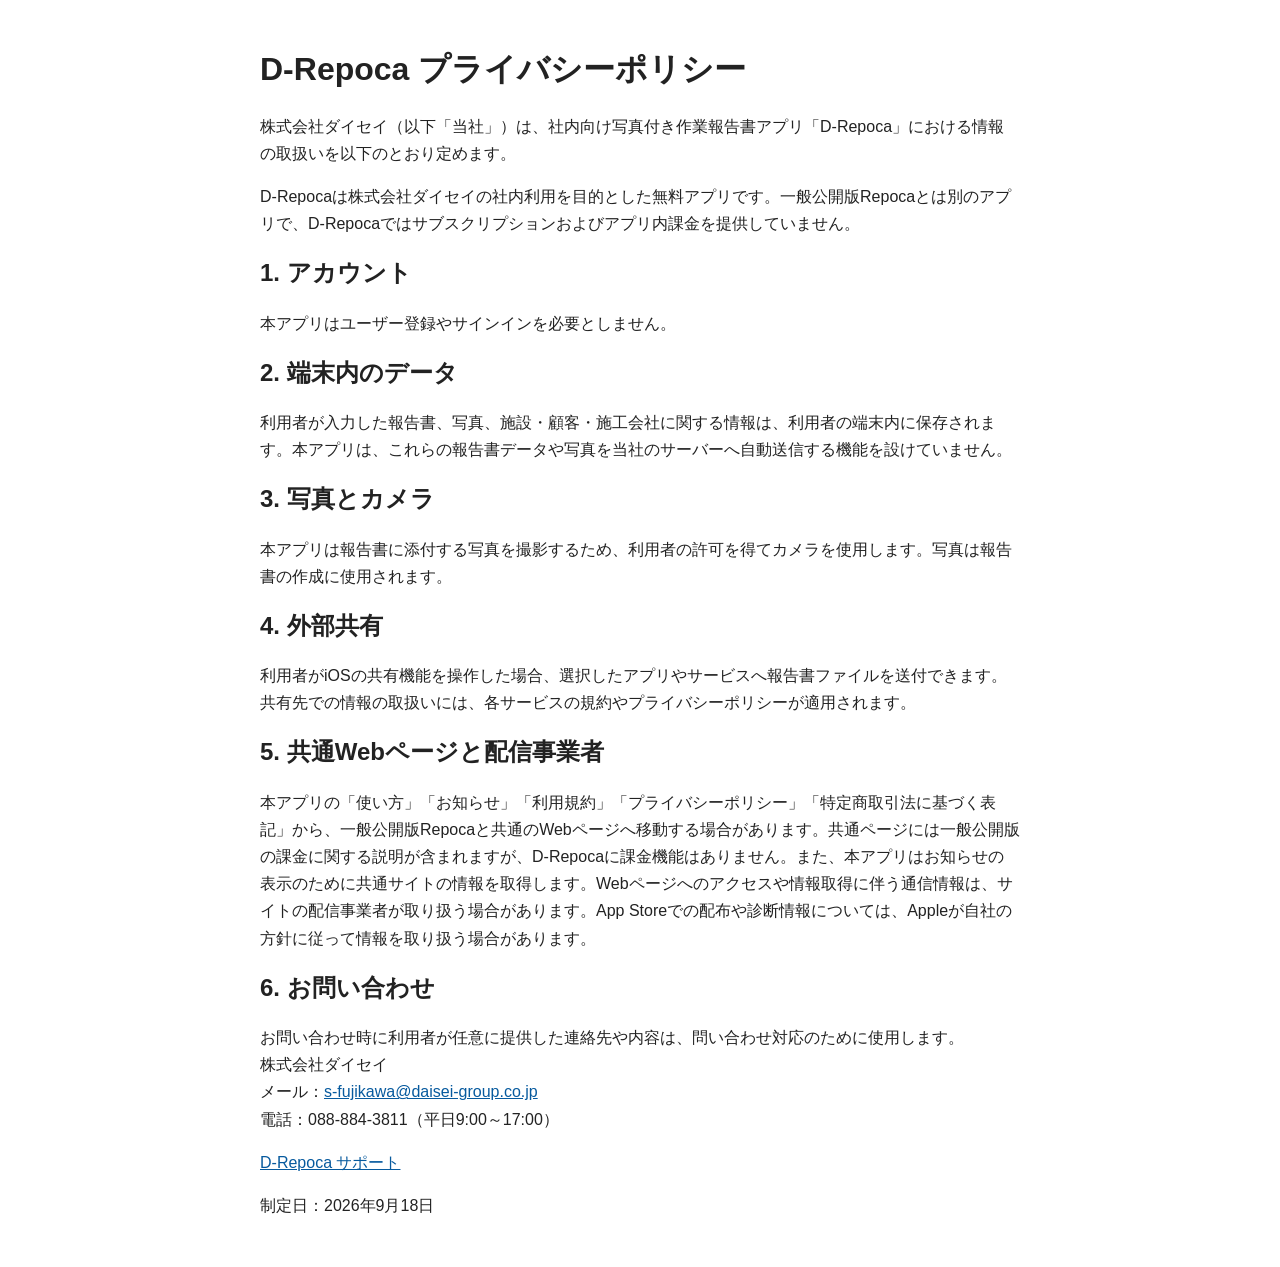
==== d-repoca-privacy.html @ 4b7b7aff "Add D-Repoca support and privacy pages" ====
<!doctype html>
<html lang="ja"><head><meta charset="utf-8"><meta name="viewport" content="width=device-width,initial-scale=1"><title>D-Repoca プライバシーポリシー</title><style>body{font-family:-apple-system,BlinkMacSystemFont,"Hiragino Kaku Gothic ProN",Meiryo,sans-serif;line-height:1.7;max-width:760px;margin:3rem auto;padding:0 1.2rem;color:#222}h1,h2{line-height:1.35}a{color:#075a9e}</style></head><body>
<h1>D-Repoca プライバシーポリシー</h1>
<p>株式会社ダイセイ（以下「当社」）は、社内向け写真付き作業報告書アプリ「D-Repoca」における情報の取扱いを以下のとおり定めます。</p>
<p>D-Repocaは株式会社ダイセイの社内利用を目的とした無料アプリです。一般公開版Repocaとは別のアプリで、D-Repocaではサブスクリプションおよびアプリ内課金を提供していません。</p>
<h2>1. アカウント</h2><p>本アプリはユーザー登録やサインインを必要としません。</p>
<h2>2. 端末内のデータ</h2><p>利用者が入力した報告書、写真、施設・顧客・施工会社に関する情報は、利用者の端末内に保存されます。本アプリは、これらの報告書データや写真を当社のサーバーへ自動送信する機能を設けていません。</p>
<h2>3. 写真とカメラ</h2><p>本アプリは報告書に添付する写真を撮影するため、利用者の許可を得てカメラを使用します。写真は報告書の作成に使用されます。</p>
<h2>4. 外部共有</h2><p>利用者がiOSの共有機能を操作した場合、選択したアプリやサービスへ報告書ファイルを送付できます。共有先での情報の取扱いには、各サービスの規約やプライバシーポリシーが適用されます。</p>
<h2>5. 共通Webページと配信事業者</h2><p>本アプリの「使い方」「お知らせ」「利用規約」「プライバシーポリシー」「特定商取引法に基づく表記」から、一般公開版Repocaと共通のWebページへ移動する場合があります。共通ページには一般公開版の課金に関する説明が含まれますが、D-Repocaに課金機能はありません。また、本アプリはお知らせの表示のために共通サイトの情報を取得します。Webページへのアクセスや情報取得に伴う通信情報は、サイトの配信事業者が取り扱う場合があります。App Storeでの配布や診断情報については、Appleが自社の方針に従って情報を取り扱う場合があります。</p>
<h2>6. お問い合わせ</h2><p>お問い合わせ時に利用者が任意に提供した連絡先や内容は、問い合わせ対応のために使用します。<br>株式会社ダイセイ<br>メール：<a href="mailto:s-fujikawa@daisei-group.co.jp">s-fujikawa@daisei-group.co.jp</a><br>電話：088-884-3811（平日9:00～17:00）</p>
<p><a href="https://marutatech.github.io/repoca-support/d-repoca-support.html">D-Repoca サポート</a></p>
<p>制定日：2026年9月18日</p>
</body></html>
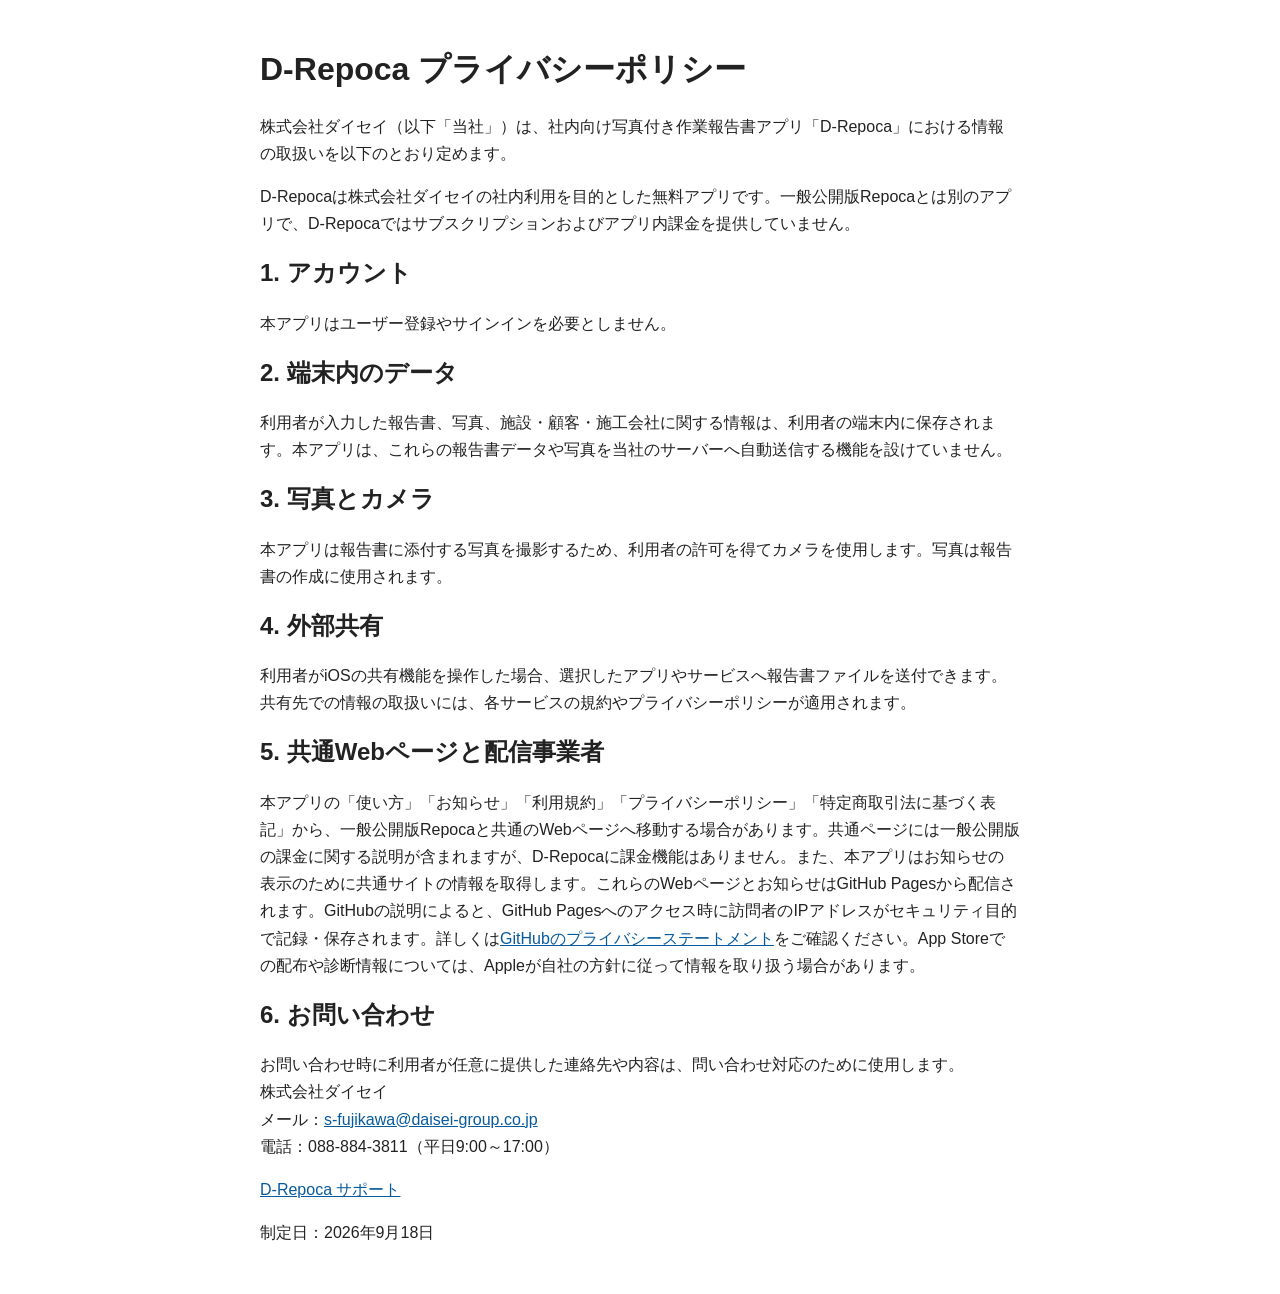
==== commit 6e5fb095: "Clarify GitHub Pages IP logging in D-Repoca policy" ====
--- a/d-repoca-privacy.html
+++ b/d-repoca-privacy.html
@@ -7,7 +7,7 @@
 <h2>2. 端末内のデータ</h2><p>利用者が入力した報告書、写真、施設・顧客・施工会社に関する情報は、利用者の端末内に保存されます。本アプリは、これらの報告書データや写真を当社のサーバーへ自動送信する機能を設けていません。</p>
 <h2>3. 写真とカメラ</h2><p>本アプリは報告書に添付する写真を撮影するため、利用者の許可を得てカメラを使用します。写真は報告書の作成に使用されます。</p>
 <h2>4. 外部共有</h2><p>利用者がiOSの共有機能を操作した場合、選択したアプリやサービスへ報告書ファイルを送付できます。共有先での情報の取扱いには、各サービスの規約やプライバシーポリシーが適用されます。</p>
-<h2>5. 共通Webページと配信事業者</h2><p>本アプリの「使い方」「お知らせ」「利用規約」「プライバシーポリシー」「特定商取引法に基づく表記」から、一般公開版Repocaと共通のWebページへ移動する場合があります。共通ページには一般公開版の課金に関する説明が含まれますが、D-Repocaに課金機能はありません。また、本アプリはお知らせの表示のために共通サイトの情報を取得します。Webページへのアクセスや情報取得に伴う通信情報は、サイトの配信事業者が取り扱う場合があります。App Storeでの配布や診断情報については、Appleが自社の方針に従って情報を取り扱う場合があります。</p>
+<h2>5. 共通Webページと配信事業者</h2><p>本アプリの「使い方」「お知らせ」「利用規約」「プライバシーポリシー」「特定商取引法に基づく表記」から、一般公開版Repocaと共通のWebページへ移動する場合があります。共通ページには一般公開版の課金に関する説明が含まれますが、D-Repocaに課金機能はありません。また、本アプリはお知らせの表示のために共通サイトの情報を取得します。これらのWebページとお知らせはGitHub Pagesから配信されます。GitHubの説明によると、GitHub Pagesへのアクセス時に訪問者のIPアドレスがセキュリティ目的で記録・保存されます。詳しくは<a href="https://docs.github.com/en/site-policy/privacy-policies/github-general-privacy-statement">GitHubのプライバシーステートメント</a>をご確認ください。App Storeでの配布や診断情報については、Appleが自社の方針に従って情報を取り扱う場合があります。</p>
 <h2>6. お問い合わせ</h2><p>お問い合わせ時に利用者が任意に提供した連絡先や内容は、問い合わせ対応のために使用します。<br>株式会社ダイセイ<br>メール：<a href="mailto:s-fujikawa@daisei-group.co.jp">s-fujikawa@daisei-group.co.jp</a><br>電話：088-884-3811（平日9:00～17:00）</p>
 <p><a href="https://marutatech.github.io/repoca-support/d-repoca-support.html">D-Repoca サポート</a></p>
 <p>制定日：2026年9月18日</p>
